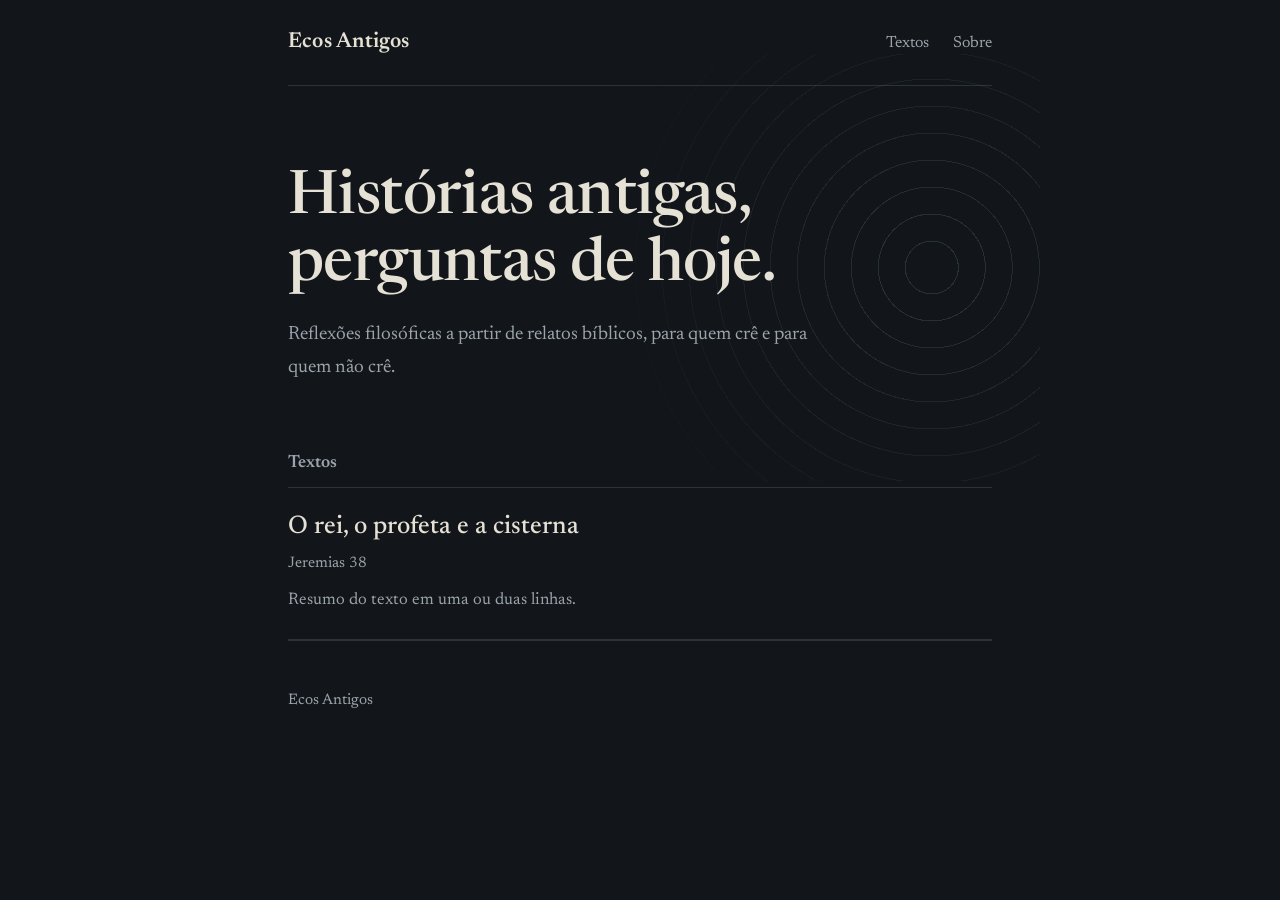
==== index.html @ af79e7c4 "Add files via upload" ====
<!DOCTYPE html>
<html lang="pt-BR">
<head>
  <meta charset="utf-8">
  <meta name="viewport" content="width=device-width, initial-scale=1">
  <title>Ecos Antigos</title>
  <meta name="description" content="Reflexões filosóficas a partir de relatos bíblicos, para quem crê e para quem não crê.">
  <meta name="color-scheme" content="dark">
  <link rel="preconnect" href="https://fonts.googleapis.com">
  <link rel="preconnect" href="https://fonts.gstatic.com" crossorigin>
  <link href="https://fonts.googleapis.com/css2?family=Newsreader:ital,opsz,wght@0,6..72,400;0,6..72,500;0,6..72,600;1,6..72,400&display=swap" rel="stylesheet">
  <link rel="stylesheet" href="style.css">
</head>
<body>
  <header class="cabecalho">
    <a class="marca" href="index.html">Ecos Antigos</a>
    <nav>
      <a href="index.html#textos">Textos</a>
      <a href="sobre.html">Sobre</a>
    </nav>
  </header>

  <main class="principal">
    <section class="abertura">
      <h1>Histórias antigas, perguntas de hoje.</h1>
      <p>Reflexões filosóficas a partir de relatos bíblicos, para quem crê e para quem não crê.</p>
    </section>

    <section id="textos">
      <h2>Textos</h2>
      <ul class="lista">
        <!-- Para cada texto novo, copie um bloco <li> abaixo e troque título, referência, resumo e o nome do arquivo. Os mais novos ficam no topo. -->
        <li>
          <a class="titulo" href="zedequias.html">O rei, o profeta e a cisterna</a>
          <span class="referencia">Jeremias 38</span>
          <p>Resumo do texto em uma ou duas linhas.</p>
        </li>
      </ul>
    </section>
  </main>

  <footer class="rodape">
    <p>Ecos Antigos</p>
  </footer>
</body>
</html>
---- style.css ----
:root{
  --fundo:#12161b;
  --superficie:#1a2027;
  --texto:#e6e1d5;
  --suave:#9ba4ab;
  --acento:#86b5a6;
  --linha:#2a323a;
}
*{box-sizing:border-box}
html{background:var(--fundo)}
body{
  margin:0;
  color:var(--texto);
  background:var(--fundo);
  font-family:"Newsreader",Georgia,"Times New Roman",serif;
  font-size:1.2rem;
  line-height:1.7;
  -webkit-font-smoothing:antialiased;
}
a{color:var(--acento);text-underline-offset:.2em;transition:color .15s}
a:hover{color:var(--texto)}
a:focus-visible{outline:2px solid var(--acento);outline-offset:3px;border-radius:2px}

.cabecalho,.principal,.rodape{width:min(100% - 2.5rem,44rem);margin-inline:auto}
.cabecalho{display:flex;justify-content:space-between;align-items:baseline;padding:1.5rem 0;border-bottom:1px solid var(--linha)}
.marca{font-size:1.35rem;font-weight:600;color:var(--texto);text-decoration:none;letter-spacing:.01em}
.cabecalho nav a{color:var(--suave);text-decoration:none;font-size:1rem;margin-left:1.25rem}
.cabecalho nav a:hover{color:var(--texto)}

/* Abertura: círculos de eco */
.abertura{
  position:relative;
  padding:5rem 0 4rem;
  isolation:isolate;
}
.abertura::before{
  content:"";
  position:absolute;
  inset:-2rem -3rem -2rem 30%;
  z-index:-1;
  background:repeating-radial-gradient(circle at 80% 50%,transparent 0 26px,rgba(134,181,166,.2) 26px 27px);
  -webkit-mask-image:radial-gradient(circle at 80% 50%,#000 0,transparent 68%);
  mask-image:radial-gradient(circle at 80% 50%,#000 0,transparent 68%);
}
.abertura h1{
  margin:0 0 1.25rem;
  font-size:clamp(2.4rem,7vw,3.8rem);
  line-height:1.1;
  font-weight:500;
  letter-spacing:-.01em;
  max-width:14ch;
}
.abertura p{margin:0;color:var(--suave);max-width:34rem}

/* Lista de textos */
.principal h2{font-size:1.1rem;font-weight:600;color:var(--suave);margin:0 0 .5rem}
.lista{list-style:none;margin:0;padding:0}
.lista li{padding:1.5rem 0;border-top:1px solid var(--linha)}
.lista li:last-child{border-bottom:1px solid var(--linha)}
.lista a.titulo{display:inline-block;font-size:1.6rem;line-height:1.25;font-weight:500;color:var(--texto);text-decoration:none}
.lista a.titulo:hover{color:var(--acento)}
.lista .referencia{display:block;margin-top:.35rem;color:var(--suave);font-size:.95rem}
.lista p{margin:.6rem 0 0;color:var(--suave);font-size:1.05rem}

/* Página de texto */
.texto{padding:3.5rem 0 2rem}
.texto .referencia{color:var(--acento);font-size:1rem;margin:0 0 .75rem}
.texto h1{margin:0 0 2rem;font-size:clamp(2rem,6vw,3rem);line-height:1.15;font-weight:500}
.texto p{margin:0 0 1.4rem}
.texto blockquote{
  margin:2rem 0;
  padding:.25rem 0 .25rem 1.25rem;
  border-left:2px solid var(--acento);
  color:var(--suave);
  font-style:italic;
}
.voltar{display:inline-block;margin:1.5rem 0 3rem;font-size:1rem}

.rodape{padding:2rem 0 3rem;border-top:1px solid var(--linha);color:var(--suave);font-size:.95rem}
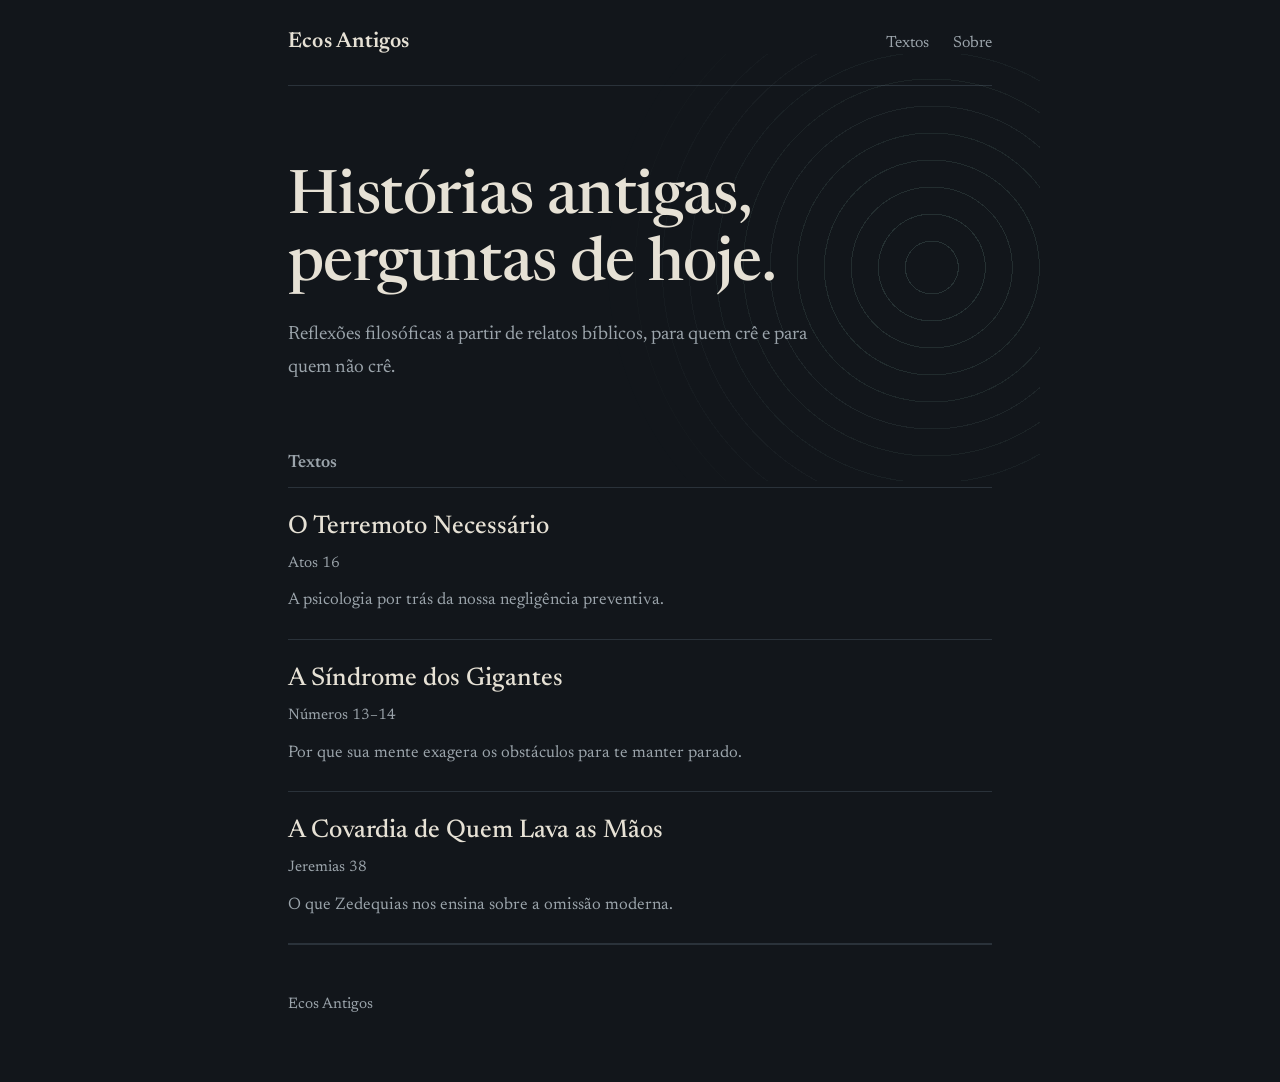
==== commit e4ad6b7e: "Add files via upload" ====
--- a/index.html
+++ b/index.html
@@ -31,9 +31,19 @@
       <ul class="lista">
         <!-- Para cada texto novo, copie um bloco <li> abaixo e troque título, referência, resumo e o nome do arquivo. Os mais novos ficam no topo. -->
         <li>
-          <a class="titulo" href="zedequias.html">O rei, o profeta e a cisterna</a>
+          <a class="titulo" href="terremoto.html">O Terremoto Necessário</a>
+          <span class="referencia">Atos 16</span>
+          <p>A psicologia por trás da nossa negligência preventiva.</p>
+        </li>
+        <li>
+          <a class="titulo" href="gigantes.html">A Síndrome dos Gigantes</a>
+          <span class="referencia">Números 13–14</span>
+          <p>Por que sua mente exagera os obstáculos para te manter parado.</p>
+        </li>
+        <li>
+          <a class="titulo" href="zedequias.html">A Covardia de Quem Lava as Mãos</a>
           <span class="referencia">Jeremias 38</span>
-          <p>Resumo do texto em uma ou duas linhas.</p>
+          <p>O que Zedequias nos ensina sobre a omissão moderna.</p>
         </li>
       </ul>
     </section>
--- a/style.css
+++ b/style.css
@@ -66,6 +66,7 @@
 .texto{padding:3.5rem 0 2rem}
 .texto .referencia{color:var(--acento);font-size:1rem;margin:0 0 .75rem}
 .texto h1{margin:0 0 2rem;font-size:clamp(2rem,6vw,3rem);line-height:1.15;font-weight:500}
+.texto h2{margin:2.75rem 0 1rem;font-size:1.65rem;line-height:1.25;font-weight:500}
 .texto p{margin:0 0 1.4rem}
 .texto blockquote{
   margin:2rem 0;
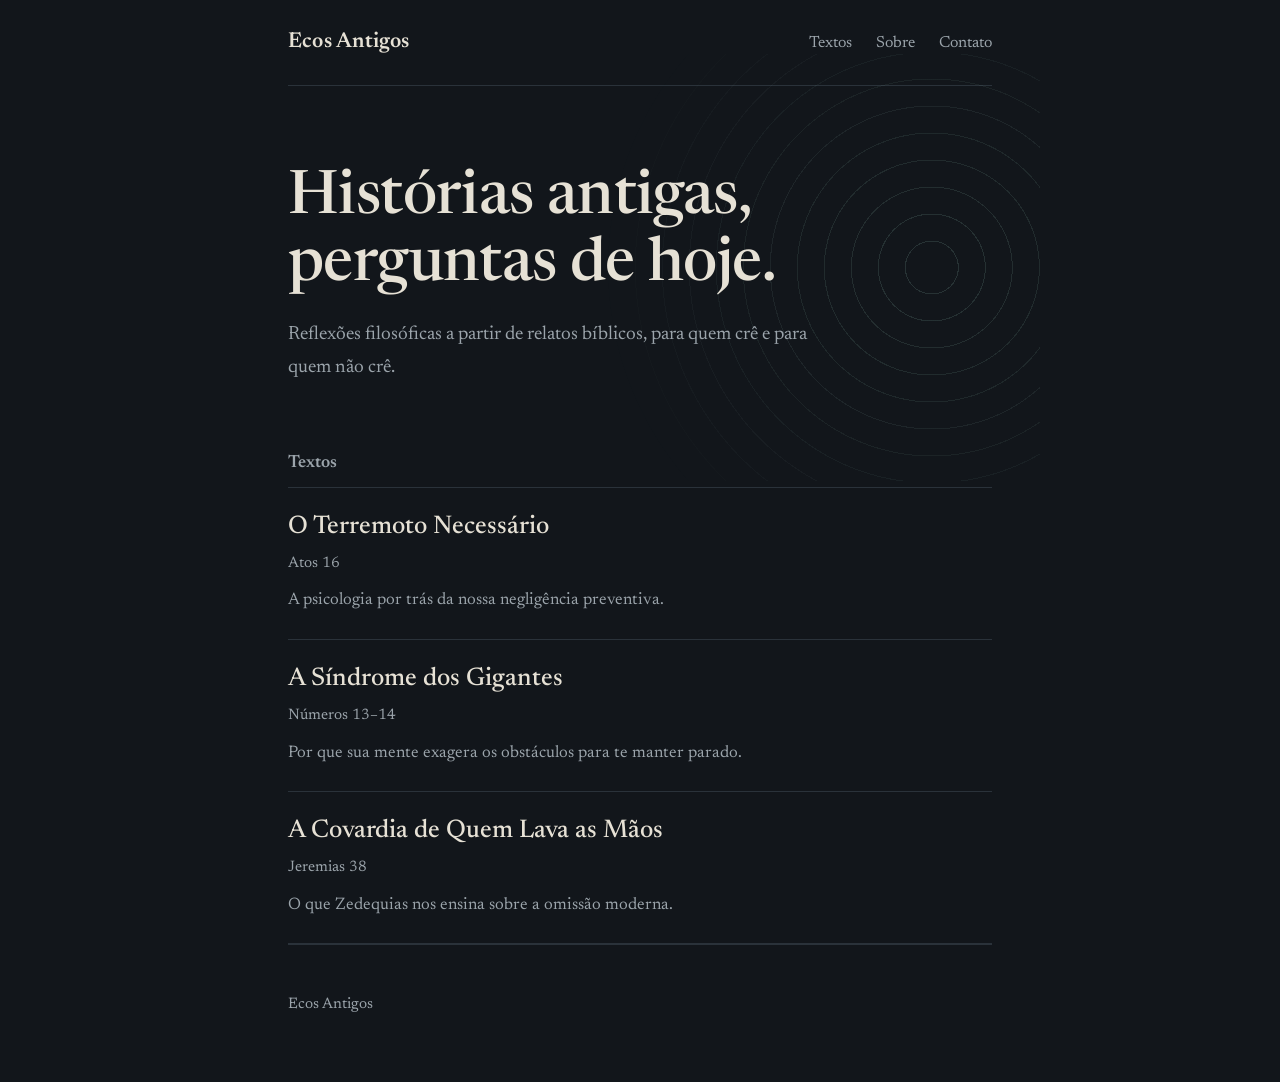
==== commit b6bfe0d2: "Add files via upload" ====
--- a/index.html
+++ b/index.html
@@ -17,6 +17,7 @@
     <nav>
       <a href="index.html#textos">Textos</a>
       <a href="sobre.html">Sobre</a>
+      <a href="contato.html">Contato</a>
     </nav>
   </header>
 
--- a/style.css
+++ b/style.css
@@ -78,3 +78,31 @@
 .voltar{display:inline-block;margin:1.5rem 0 3rem;font-size:1rem}
 
 .rodape{padding:2rem 0 3rem;border-top:1px solid var(--linha);color:var(--suave);font-size:.95rem}
+
+/* Formulário de contato */
+.oculto{display:none}
+.formulario{margin-top:2rem}
+.formulario p{margin:0 0 1.25rem}
+.formulario label{display:block;margin-bottom:.35rem;color:var(--suave);font-size:1rem}
+.formulario input,.formulario textarea{
+  width:100%;
+  padding:.7rem .85rem;
+  background:var(--superficie);
+  color:var(--texto);
+  border:1px solid var(--linha);
+  border-radius:4px;
+  font:inherit;
+  font-size:1.05rem;
+}
+.formulario input:focus,.formulario textarea:focus{outline:2px solid var(--acento);outline-offset:1px;border-color:transparent}
+.formulario button{
+  padding:.7rem 1.6rem;
+  background:var(--acento);
+  color:var(--fundo);
+  border:0;
+  border-radius:4px;
+  font:inherit;
+  font-weight:600;
+  cursor:pointer;
+}
+.formulario button:hover{background:var(--texto)}
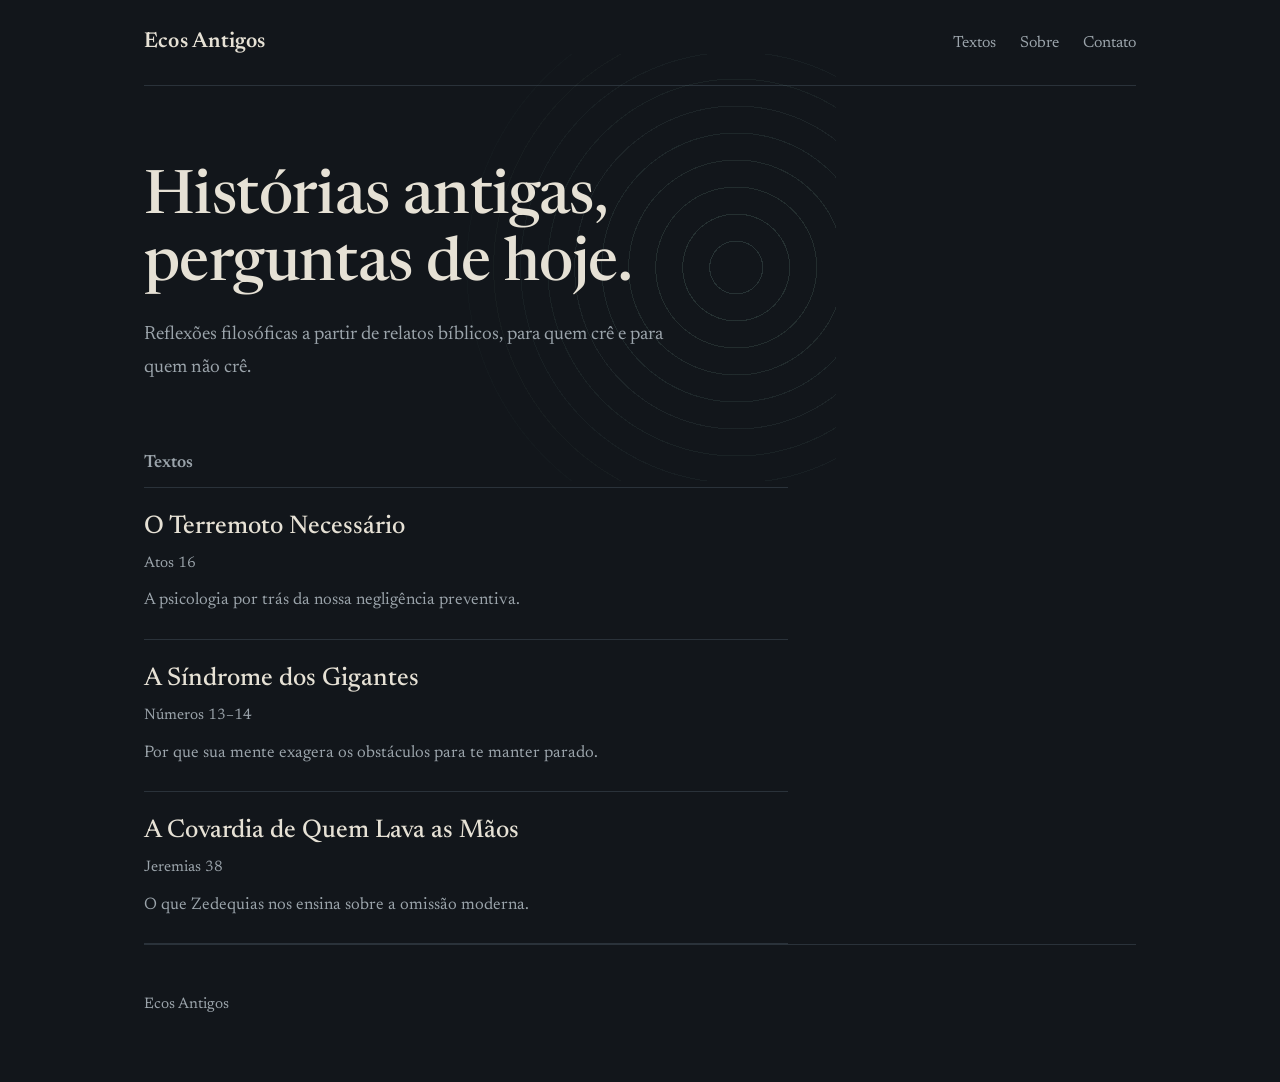
==== commit 33b52bae: "Add files via upload" ====
--- a/index.html
+++ b/index.html
@@ -6,6 +6,7 @@
   <title>Ecos Antigos</title>
   <meta name="description" content="Reflexões filosóficas a partir de relatos bíblicos, para quem crê e para quem não crê.">
   <meta name="color-scheme" content="dark">
+  <script id="aclib" type="text/javascript" src="//acscdn.com/script/aclib.js"></script>
   <link rel="preconnect" href="https://fonts.googleapis.com">
   <link rel="preconnect" href="https://fonts.gstatic.com" crossorigin>
   <link href="https://fonts.googleapis.com/css2?family=Newsreader:ital,opsz,wght@0,6..72,400;0,6..72,500;0,6..72,600;1,6..72,400&display=swap" rel="stylesheet">
@@ -48,6 +49,7 @@
         </li>
       </ul>
     </section>
+    <aside class="lateral"><div><script type="text/javascript">aclib.runBanner({zoneId: '12369958'});</script></div></aside>
   </main>
 
   <footer class="rodape">
--- a/style.css
+++ b/style.css
@@ -106,3 +106,20 @@
   cursor:pointer;
 }
 .formulario button:hover{background:var(--texto)}
+
+/* Coluna lateral para anúncios (só aparece se tiver código dentro) */
+.lateral{margin:2.5rem auto 0;text-align:center}
+.lateral:empty{display:none}
+@media (min-width:1000px){
+  body:has(.lateral:not(:empty)) .cabecalho,
+  body:has(.lateral:not(:empty)) .rodape,
+  body:has(.lateral:not(:empty)) .principal{width:min(100% - 2.5rem,62rem)}
+  body:has(.lateral:not(:empty)) .principal{
+    display:grid;
+    grid-template-columns:minmax(0,44rem) 300px;
+    column-gap:3rem;
+    align-items:start;
+  }
+  body:has(.lateral:not(:empty)) .principal > *{grid-column:1}
+  body:has(.lateral:not(:empty)) .principal > .lateral{grid-column:2;grid-row:1 / span 8;margin-top:5rem}
+}
